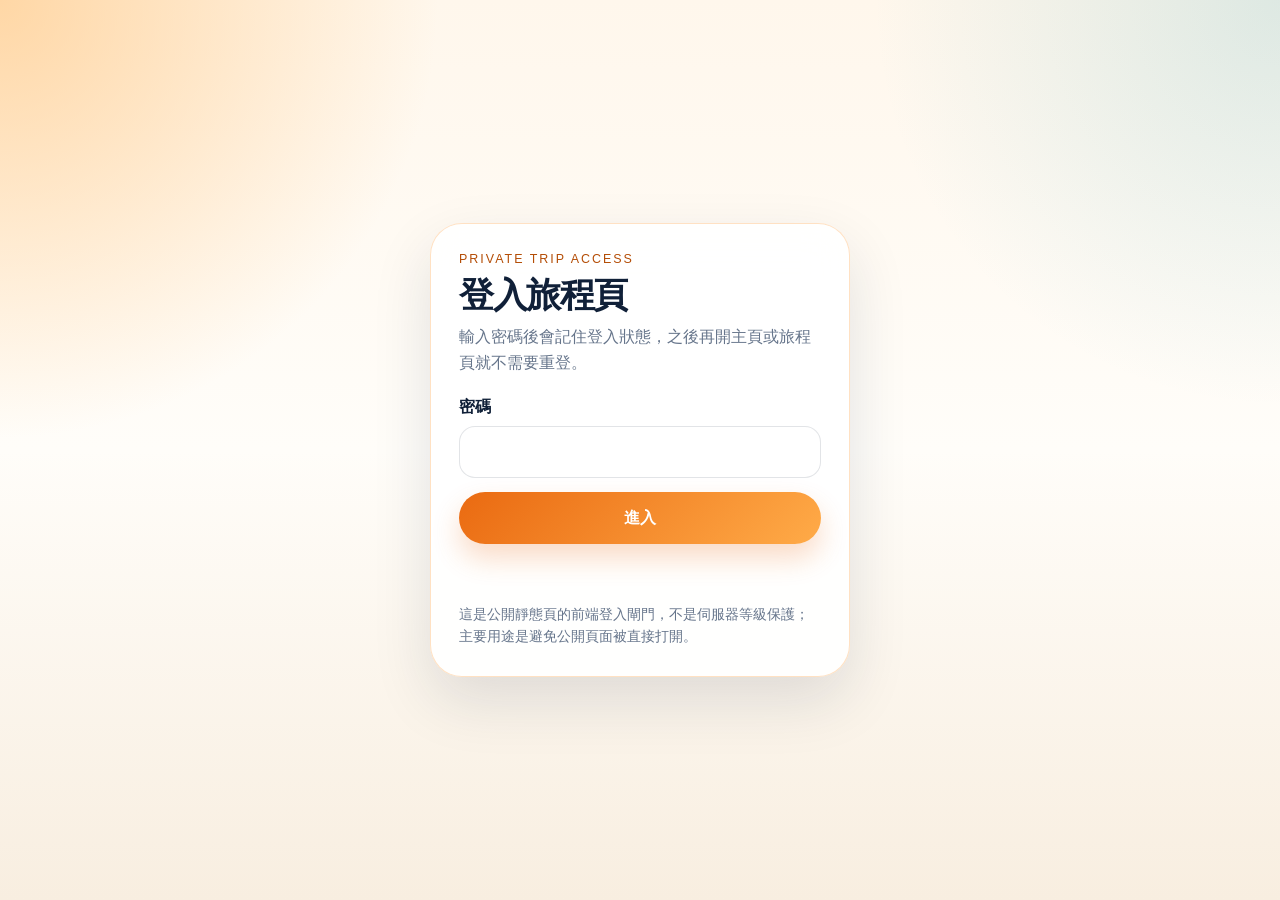
==== login.html @ 9df57a96 "Add files via upload" ====
<!DOCTYPE html>
<html lang="zh-Hant">
<head>
  <meta charset="UTF-8">
  <meta name="viewport" content="width=device-width, initial-scale=1.0">
  <title>Trip Login</title>
  <meta name="description" content="私人旅程頁登入入口">
  <style>
    :root {
      --bg: #f7efe5;
      --card: rgba(255, 255, 255, 0.92);
      --primary: #ea6a11;
      --primary-deep: #b44d06;
      --text: #102038;
      --muted: #66758b;
      --border: rgba(234, 106, 17, 0.18);
      --shadow: 0 24px 60px rgba(16, 32, 56, 0.12);
      --radius: 28px;
    }

    * {
      box-sizing: border-box;
    }

    body {
      margin: 0;
      min-height: 100vh;
      display: grid;
      place-items: center;
      padding: 24px;
      font-family: -apple-system, BlinkMacSystemFont, "Segoe UI", "Noto Sans TC", sans-serif;
      color: var(--text);
      background:
        radial-gradient(circle at top left, rgba(255, 198, 128, 0.65), transparent 28%),
        radial-gradient(circle at top right, rgba(70, 167, 184, 0.18), transparent 26%),
        linear-gradient(180deg, #fff7ec 0%, #fffdf9 50%, #f8eee0 100%);
    }

    .login-shell {
      width: min(100%, 420px);
      padding: 28px;
      border-radius: 32px;
      background: var(--card);
      border: 1px solid rgba(255, 221, 187, 0.88);
      box-shadow: var(--shadow);
      backdrop-filter: blur(20px);
    }

    .eyebrow {
      margin: 0;
      font-size: 0.78rem;
      text-transform: uppercase;
      letter-spacing: 0.16em;
      color: var(--primary-deep);
    }

    h1 {
      margin: 12px 0 10px;
      font-family: "Iowan Old Style", "Palatino Linotype", "Noto Serif TC", serif;
      font-size: 2.2rem;
      line-height: 1.02;
      letter-spacing: -0.04em;
    }

    .lead {
      margin: 0 0 22px;
      color: var(--muted);
      line-height: 1.6;
    }

    form {
      display: grid;
      gap: 14px;
    }

    label {
      display: grid;
      gap: 8px;
      font-weight: 600;
    }

    input[type="password"] {
      width: 100%;
      min-height: 52px;
      padding: 0 16px;
      border-radius: 16px;
      border: 1px solid rgba(16, 32, 56, 0.12);
      background: rgba(255, 255, 255, 0.96);
      font: inherit;
    }

    button {
      min-height: 52px;
      border: 0;
      border-radius: 999px;
      background: linear-gradient(135deg, var(--primary), #ffab48);
      color: #fff;
      font: inherit;
      font-weight: 700;
      cursor: pointer;
      box-shadow: 0 14px 28px rgba(234, 106, 17, 0.24);
    }

    .status {
      min-height: 24px;
      margin: 4px 0 0;
      color: var(--muted);
      font-size: 0.92rem;
    }

    .status.is-error {
      color: #b42318;
    }

    .note {
      margin: 18px 0 0;
      color: var(--muted);
      font-size: 0.88rem;
      line-height: 1.55;
    }
  </style>
  <script src="auth.js"></script>
</head>
<body>
  <main class="login-shell">
    <p class="eyebrow">Private Trip Access</p>
    <h1>登入旅程頁</h1>
    <p class="lead">輸入密碼後會記住登入狀態，之後再開主頁或旅程頁就不需要重登。</p>

    <form id="loginForm">
      <label for="passwordInput">
        密碼
        <input id="passwordInput" name="password" type="password" autocomplete="current-password" required>
      </label>
      <button type="submit" id="submitButton">進入</button>
      <p class="status" id="statusText"></p>
    </form>

    <p class="note">這是公開靜態頁的前端登入閘門，不是伺服器等級保護；主要用途是避免公開頁面被直接打開。</p>
  </main>

  <script>
    if (window.TripAuth && TripAuth.hasPersistentAuth()) {
      TripAuth.redirectAfterLogin("index.html");
    }

    const loginForm = document.querySelector("#loginForm");
    const passwordInput = document.querySelector("#passwordInput");
    const submitButton = document.querySelector("#submitButton");
    const statusText = document.querySelector("#statusText");

    loginForm.addEventListener("submit", async (event) => {
      event.preventDefault();

      const password = passwordInput.value;

      statusText.classList.remove("is-error");
      statusText.textContent = "驗證中...";
      submitButton.disabled = true;

      try {
        const passed = await TripAuth.verifyPassword(password);

        if (!passed) {
          statusText.classList.add("is-error");
          statusText.textContent = "密碼錯誤，請再試一次。";
          submitButton.disabled = false;
          return;
        }

        TripAuth.setPersistentAuth();
        statusText.textContent = "登入成功，正在進入主頁...";
        TripAuth.redirectAfterLogin("index.html");
      } catch (error) {
        statusText.classList.add("is-error");
        statusText.textContent = "目前裝置無法完成驗證，請改用支援較新的瀏覽器。";
        submitButton.disabled = false;
      }
    });
  </script>
</body>
</html>
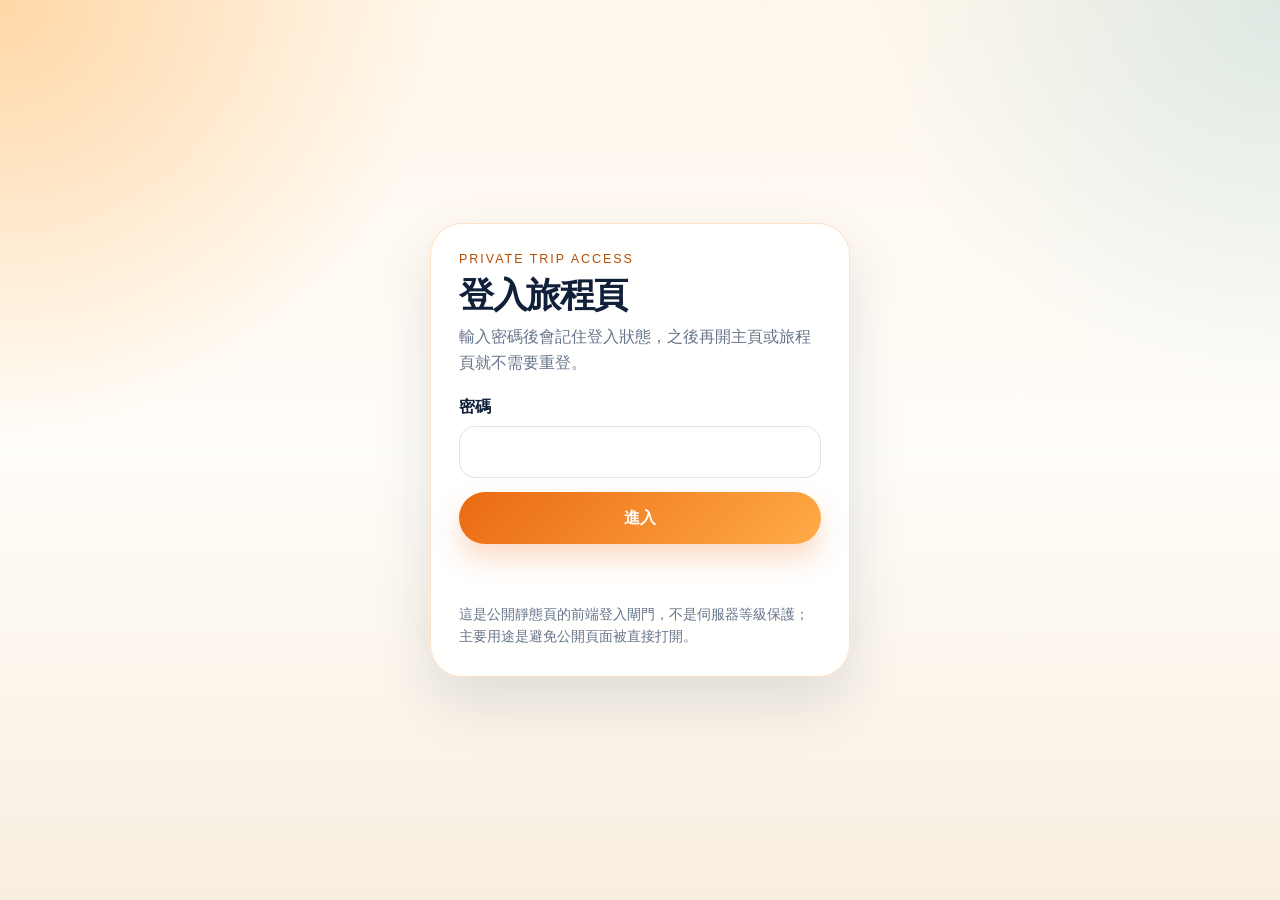
==== commit ab3c38cf: "時間軸版本 時間軸版本" ====
--- a/login.html
+++ b/login.html
@@ -30,6 +30,7 @@
       padding: 24px;
       font-family: -apple-system, BlinkMacSystemFont, "Segoe UI", "Noto Sans TC", sans-serif;
       color: var(--text);
+      overflow-x: hidden;
       background:
         radial-gradient(circle at top left, rgba(255, 198, 128, 0.65), transparent 28%),
         radial-gradient(circle at top right, rgba(70, 167, 184, 0.18), transparent 26%),
@@ -43,7 +44,6 @@
       background: var(--card);
       border: 1px solid rgba(255, 221, 187, 0.88);
       box-shadow: var(--shadow);
-      backdrop-filter: blur(20px);
     }
 
     .eyebrow {
